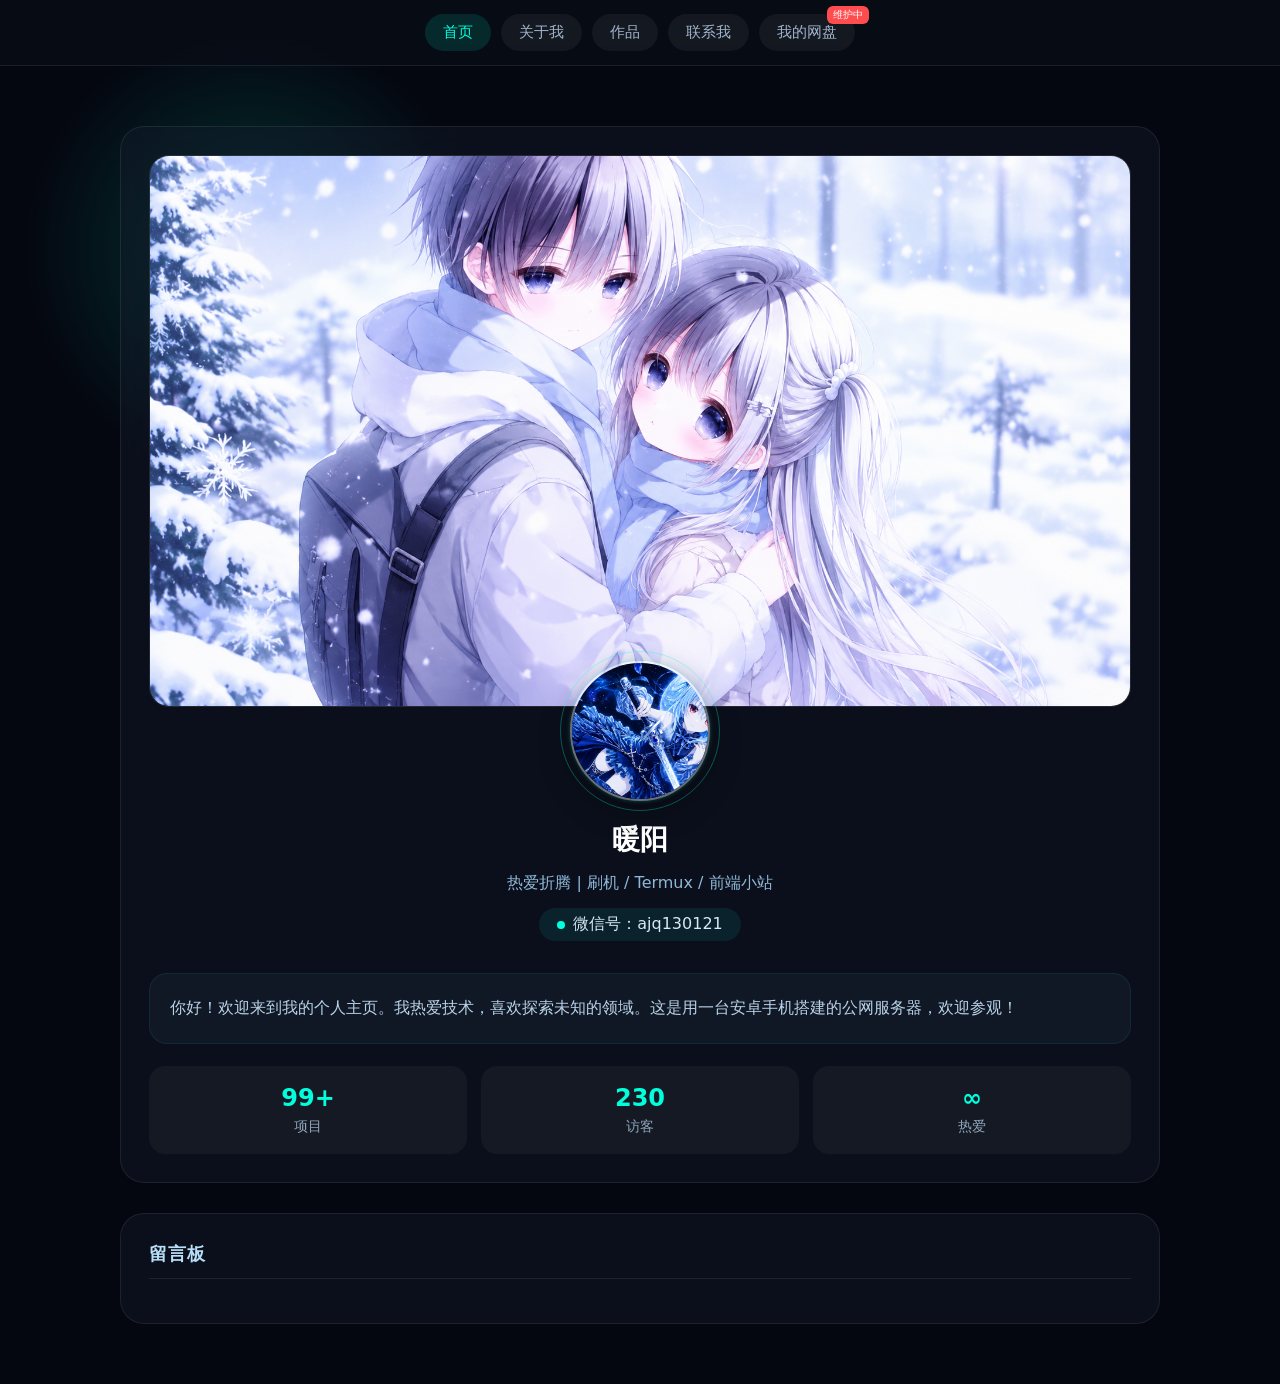
==== index.html @ 00161871 "Update index.html" ====
<!DOCTYPE html>
<html lang="zh-CN">
<head>
<meta charset="UTF-8">
<meta name="viewport" content="width=device-width,initial-scale=1.0">
<title>暖阳 - 个人空间</title>
<style>
*{margin:0;padding:0;box-sizing:border-box}
body{min-height:100vh;overflow-x:hidden;font-family:system-ui,"PingFang SC",sans-serif;background:#050710;color:#d8e8f5;position:relative}
#starCanvas{position:fixed;inset:0;z-index:0;pointer-events:none}
.cursor-glow{position:fixed;width:500px;height:500px;border-radius:50%;background:radial-gradient(circle,rgba(0,255,220,0.18),transparent 65%);filter:blur(10px);pointer-events:none}
nav{position:sticky;top:0;z-index:99;background:rgba(10,14,24,0.65);backdrop-filter:blur(24px);border-bottom:1px solid rgba(255,255,255,0.08)}
.nav-wrap{max-width:1080px;margin:0 auto;padding:14px 16px;display:flex;gap:10px;flex-wrap:wrap;justify-content:center}
nav a{position:relative;padding:9px 18px;border-radius:100px;text-decoration:none;color:#a0b4cc;font-size:15px;background:rgba(255,255,255,0.05);transition:.25s}
nav a.active,nav a:hover{color:#00ffdc;background:rgba(0,255,220,0.12)}
.badge{position:absolute;top:-8px;right:-14px;background:#ff4d4f;color:#fff;font-size:10px;padding:2px 6px;border-radius:6px;white-space:nowrap}
.main{position:relative;z-index:1;width:100%;max-width:1080px;margin:0 auto;padding:60px 20px;display:grid;gap:30px}
.main-card{background:rgba(20,28,42,0.46);border-radius:24px;padding:28px;backdrop-filter:blur(20px);border:1px solid rgba(255,255,255,0.08);overflow:visible}
.banner{width:100%;aspect-ratio:16/9;border-radius:20px;overflow:hidden;border:1px solid rgba(255,255,255,0.1);margin-bottom:24px}
.banner img{width:100%;height:100%;object-fit:cover;object-position:center}
.avatar-box{width:140px;height:140px;margin:-70px auto 20px;position:relative;z-index:3;overflow:visible}
.avatar-box img{width:100%;height:100%;border-radius:50%;object-fit:cover;object-position:center;border:2px solid rgba(255,255,255,0.4);box-shadow:0 0 4px rgba(0,255,220,0.3),0 10px 30px rgba(0,0,0,0.4)}
.rotate-ring{position:absolute;inset:-10px;border-radius:50%;border:1px solid rgba(0,255,220,0.3);animation:rotate 10s linear infinite}
@keyframes rotate{0%{transform:rotate(0deg)}100%{transform:rotate(360deg)}}
.info-text{text-align:center;margin-bottom:10px}
.info-text h1{font-size:28px;font-weight:700;color:#fff}
.sub-title{color:#8fb8d8;margin:14px 0;max-width:700px;margin-left:auto;margin-right:auto}
.online-tag{display:inline-flex;align-items:center;gap:8px;padding:6px 18px;background:rgba(0,255,220,0.08);border-radius:999px;margin-bottom:22px}
.dot{width:8px;height:8px;border-radius:50%;background:#00ffdc;animation:blink 1.7s infinite}
@keyframes blink{0%,100%{opacity:1}50%{opacity:0.4}}
.intro-text{padding:20px;border-radius:18px;border:1px solid rgba(0,255,220,0.08);background:rgba(28,38,54,0.4);line-height:1.8;color:#b8d2e8;margin-bottom:22px}
.stats{display:grid;grid-template-columns:repeat(3,1fr);gap:14px}
.stat-item{padding:18px;border-radius:16px;background:rgba(255,255,255,0.04);text-align:center;transition:0.25s}
.stat-item:hover{border-color:rgba(0,255,220,0.3);transform:translateY(-4px)}
.stat-item b{display:block;font-size:24px;color:#00ffdc;margin-bottom:4px}
.stat-item span{color:#90a6bc;font-size:14px}
.guestbook-title{font-size:18px;font-weight:700;color:#b8dff8;letter-spacing:1px;margin-bottom:16px;padding-bottom:12px;border-bottom:1px solid rgba(255,255,255,0.08)}
</style>
</head>
<body>
<canvas id="starCanvas"></canvas>
<div class="cursor-glow"></div>
<nav>
<div class="nav-wrap">
<a href="index.html" class="active">首页</a>
<a href="about.html">关于我</a>
<a href="works.html">作品</a>
<a href="contact.html">联系我</a>
<a href="javascript:void(0);" onclick="alert('网盘服务正在升级维护中，请稍后再来😭莫欺少年穷😡😡😭😭~');">我的网盘<span class="badge">维护中</span></a>
</div>
</nav>
<div class="main">
<div class="main-card">
<div class="banner">
<img src="hero.jpg" alt="横幅背景">
</div>
<div class="avatar-box">
<div class="rotate-ring"></div>
<img src="avatar.jpg" alt="头像">
</div>
<div class="info-text">
<h1>暖阳</h1>
<p class="sub-title">热爱折腾 | 刷机 / Termux / 前端小站</p>
<div class="online-tag"><span class="dot"></span>微信号：ajq130121</div>
</div>
<div class="intro-text">
你好！欢迎来到我的个人主页。我热爱技术，喜欢探索未知的领域。这是用一台安卓手机搭建的公网服务器，欢迎参观！
</div>
<div class="stats">
<div class="stat-item"><b>99+</b><span>项目</span></div>
<div class="stat-item"><b>230</b><span>访客</span></div>
<div class="stat-item"><b>∞</b><span>热爱</span></div>
</div>
</div>
<div class="main-card">
<div class="guestbook-title">留言板</div>
<div class="giscus"></div>
</div>
</div>
<script>
const canvas=document.getElementById('starCanvas');
const ctx=canvas.getContext('2d');
let w,h,stars=[];
function resize(){w=canvas.width=innerWidth;h=canvas.height=innerHeight}
function createStar(){return{x:Math.random()*w,y:Math.random()*h,r:Math.random()*1.2+0.2,speed:Math.random()*0.4+0.05}}
function init(){resize();stars=Array.from({length:220},createStar)}
function draw(){ctx.clearRect(0,0,w,h);ctx
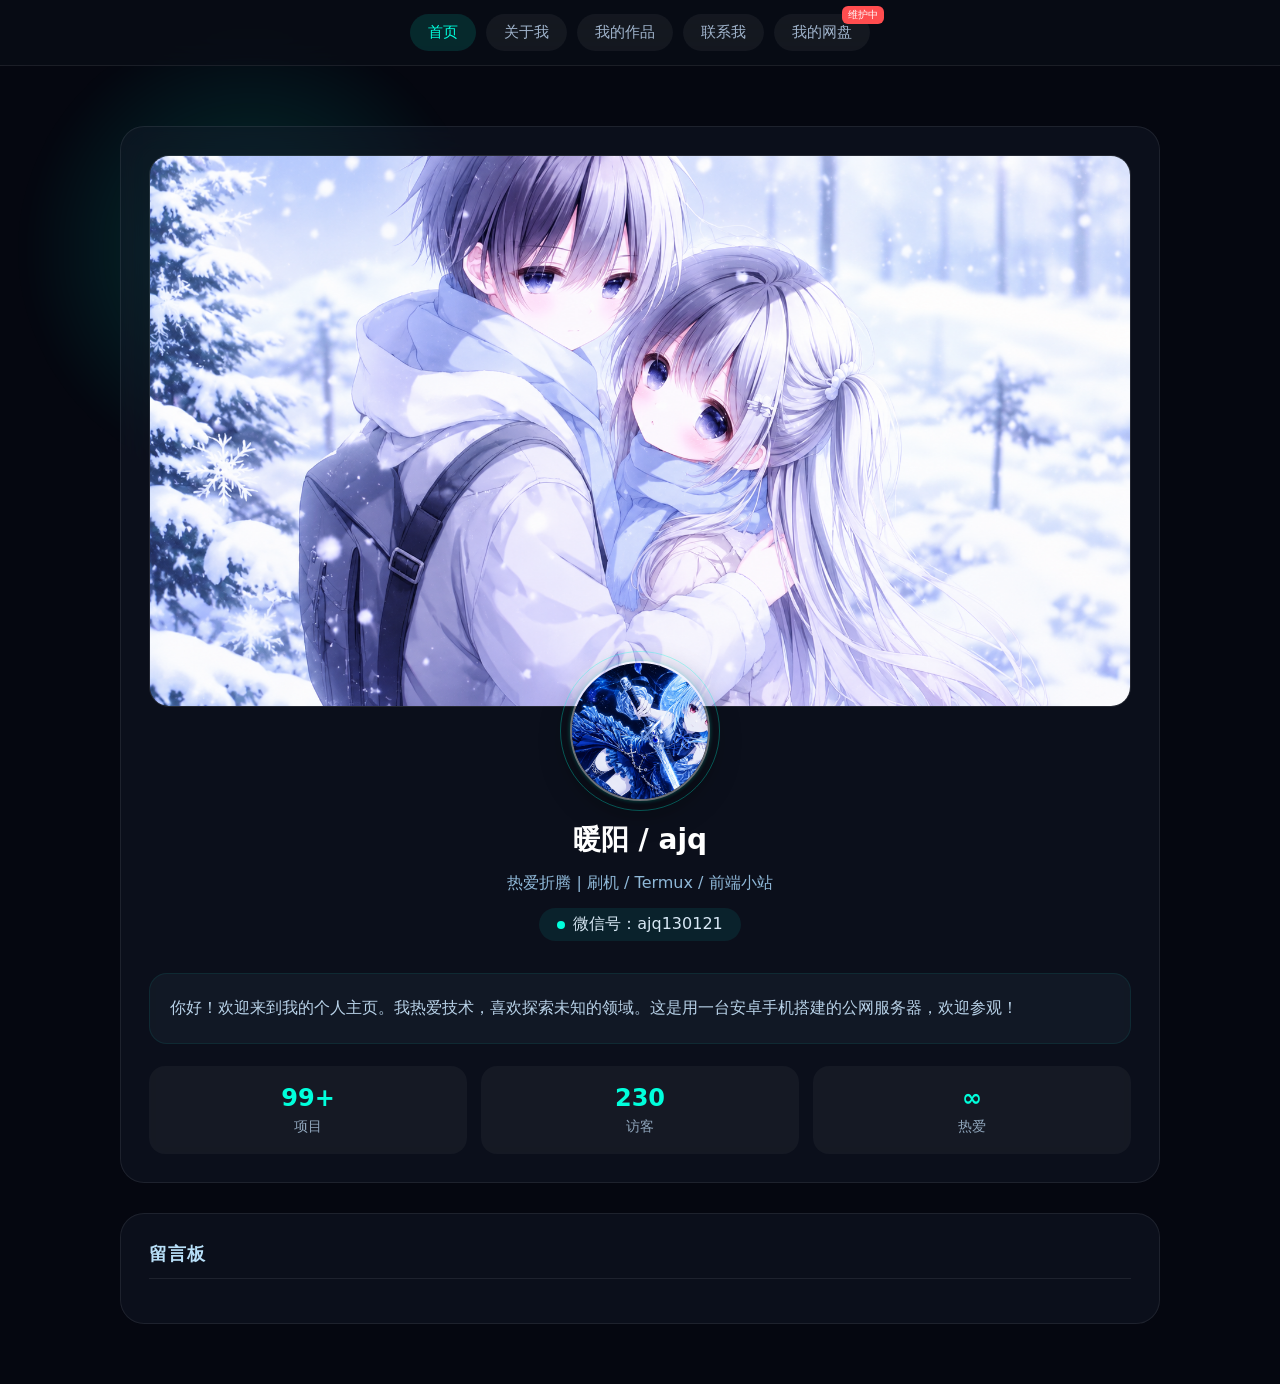
==== commit 0328ecab: "Update index.html" ====
--- a/index.html
+++ b/index.html
@@ -40,16 +40,19 @@
 <body>
 <canvas id="starCanvas"></canvas>
 <div class="cursor-glow"></div>
+
 <nav>
 <div class="nav-wrap">
 <a href="index.html" class="active">首页</a>
 <a href="about.html">关于我</a>
-<a href="works.html">作品</a>
+<a href="works.html">我的作品</a>
 <a href="contact.html">联系我</a>
 <a href="javascript:void(0);" onclick="alert('网盘服务正在升级维护中，请稍后再来😭莫欺少年穷😡😡😭😭~');">我的网盘<span class="badge">维护中</span></a>
 </div>
 </nav>
+
 <div class="main">
+<!-- 个人信息卡片 -->
 <div class="main-card">
 <div class="banner">
 <img src="hero.jpg" alt="横幅背景">
@@ -59,7 +62,7 @@
 <img src="avatar.jpg" alt="头像">
 </div>
 <div class="info-text">
-<h1>暖阳</h1>
+<h1>暖阳 / ajq</h1>
 <p class="sub-title">热爱折腾 | 刷机 / Termux / 前端小站</p>
 <div class="online-tag"><span class="dot"></span>微信号：ajq130121</div>
 </div>
@@ -72,16 +75,19 @@
 <div class="stat-item"><b>∞</b><span>热爱</span></div>
 </div>
 </div>
+
+<!-- 留言板卡片 -->
 <div class="main-card">
 <div class="guestbook-title">留言板</div>
-<div class="giscus"></div>
-</div>
-</div>
-<script>
-const canvas=document.getElementById('starCanvas');
-const ctx=canvas.getContext('2d');
-let w,h,stars=[];
-function resize(){w=canvas.width=innerWidth;h=canvas.height=innerHeight}
-function createStar(){return{x:Math.random()*w,y:Math.random()*h,r:Math.random()*1.2+0.2,speed:Math.random()*0.4+0.05}}
-function init(){resize();stars=Array.from({length:220},createStar)}
-function draw(){ctx.clearRect(0,0,w,h);ctx
+<div class="giscus">
+    <!-- Giscus 评论代码 -->
+    <script src="https://giscus.app/client.js"
+            data-repo="jiaan7435-hash/mywed"
+            data-repo-id="R_kgDOV1zwWA"
+            data-category="Announcements"
+            data-category-id="DIC_kwDOV1zwWM4DMFgB"
+            data-mapping="pathname"
+            data-strict="0"
+            data-reactions-enabled="1"
+            data-emit-metadata="0"
+      
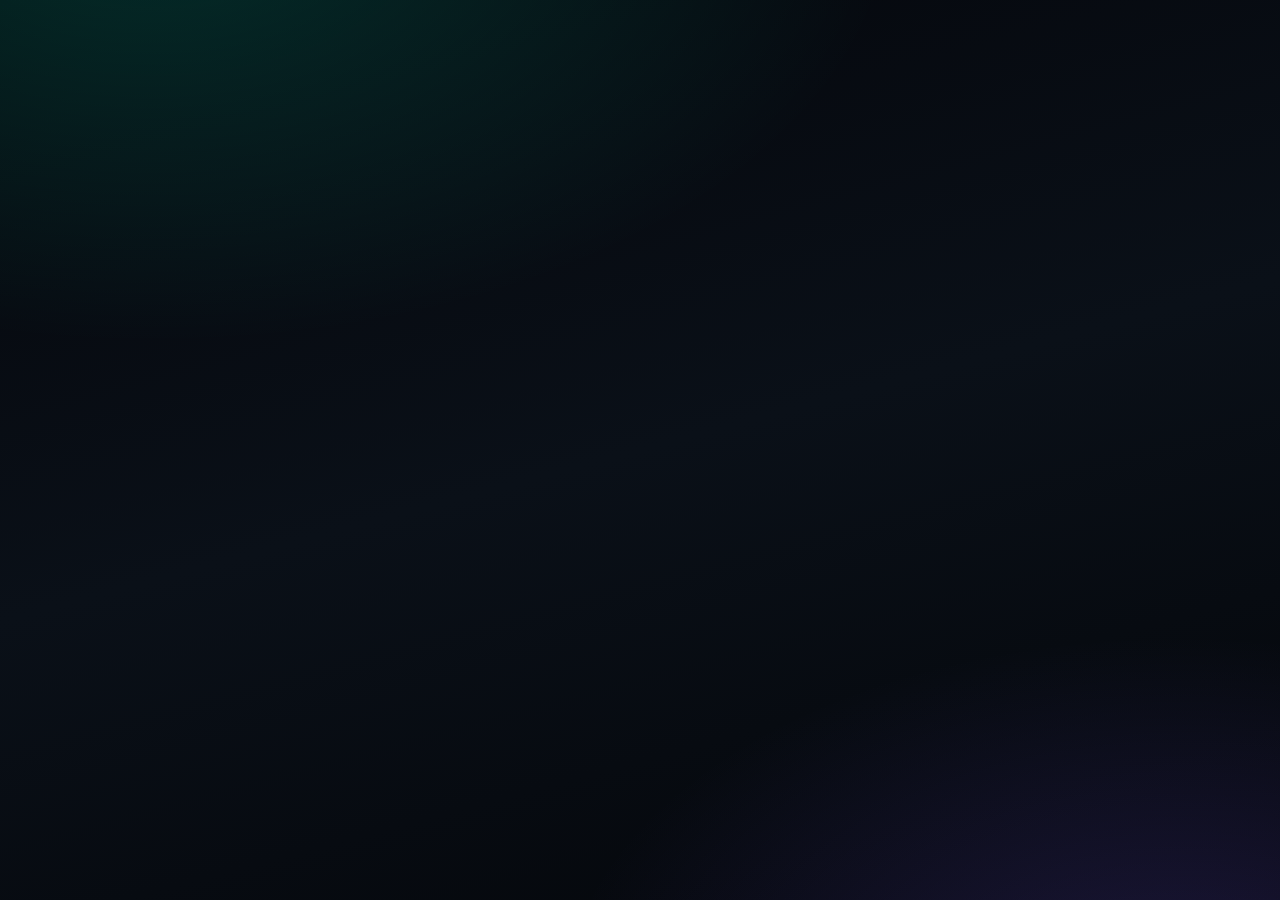
==== commit fad20a85: "Update index.html" ====
--- a/index.html
+++ b/index.html
@@ -2,92 +2,35 @@
 <html lang="zh-CN">
 <head>
 <meta charset="UTF-8">
-<meta name="viewport" content="width=device-width,initial-scale=1.0">
-<title>暖阳 - 个人空间</title>
+<meta name="viewport" content="width=device-width,initial-scale=1">
+<title>暖阳 · 个人空间</title>
 <style>
 *{margin:0;padding:0;box-sizing:border-box}
-body{min-height:100vh;overflow-x:hidden;font-family:system-ui,"PingFang SC",sans-serif;background:#050710;color:#d8e8f5;position:relative}
-#starCanvas{position:fixed;inset:0;z-index:0;pointer-events:none}
-.cursor-glow{position:fixed;width:500px;height:500px;border-radius:50%;background:radial-gradient(circle,rgba(0,255,220,0.18),transparent 65%);filter:blur(10px);pointer-events:none}
-nav{position:sticky;top:0;z-index:99;background:rgba(10,14,24,0.65);backdrop-filter:blur(24px);border-bottom:1px solid rgba(255,255,255,0.08)}
-.nav-wrap{max-width:1080px;margin:0 auto;padding:14px 16px;display:flex;gap:10px;flex-wrap:wrap;justify-content:center}
-nav a{position:relative;padding:9px 18px;border-radius:100px;text-decoration:none;color:#a0b4cc;font-size:15px;background:rgba(255,255,255,0.05);transition:.25s}
-nav a.active,nav a:hover{color:#00ffdc;background:rgba(0,255,220,0.12)}
-.badge{position:absolute;top:-8px;right:-14px;background:#ff4d4f;color:#fff;font-size:10px;padding:2px 6px;border-radius:6px;white-space:nowrap}
-.main{position:relative;z-index:1;width:100%;max-width:1080px;margin:0 auto;padding:60px 20px;display:grid;gap:30px}
-.main-card{background:rgba(20,28,42,0.46);border-radius:24px;padding:28px;backdrop-filter:blur(20px);border:1px solid rgba(255,255,255,0.08);overflow:visible}
-.banner{width:100%;aspect-ratio:16/9;border-radius:20px;overflow:hidden;border:1px solid rgba(255,255,255,0.1);margin-bottom:24px}
-.banner img{width:100%;height:100%;object-fit:cover;object-position:center}
-.avatar-box{width:140px;height:140px;margin:-70px auto 20px;position:relative;z-index:3;overflow:visible}
-.avatar-box img{width:100%;height:100%;border-radius:50%;object-fit:cover;object-position:center;border:2px solid rgba(255,255,255,0.4);box-shadow:0 0 4px rgba(0,255,220,0.3),0 10px 30px rgba(0,0,0,0.4)}
-.rotate-ring{position:absolute;inset:-10px;border-radius:50%;border:1px solid rgba(0,255,220,0.3);animation:rotate 10s linear infinite}
-@keyframes rotate{0%{transform:rotate(0deg)}100%{transform:rotate(360deg)}}
-.info-text{text-align:center;margin-bottom:10px}
-.info-text h1{font-size:28px;font-weight:700;color:#fff}
-.sub-title{color:#8fb8d8;margin:14px 0;max-width:700px;margin-left:auto;margin-right:auto}
-.online-tag{display:inline-flex;align-items:center;gap:8px;padding:6px 18px;background:rgba(0,255,220,0.08);border-radius:999px;margin-bottom:22px}
-.dot{width:8px;height:8px;border-radius:50%;background:#00ffdc;animation:blink 1.7s infinite}
-@keyframes blink{0%,100%{opacity:1}50%{opacity:0.4}}
-.intro-text{padding:20px;border-radius:18px;border:1px solid rgba(0,255,220,0.08);background:rgba(28,38,54,0.4);line-height:1.8;color:#b8d2e8;margin-bottom:22px}
-.stats{display:grid;grid-template-columns:repeat(3,1fr);gap:14px}
-.stat-item{padding:18px;border-radius:16px;background:rgba(255,255,255,0.04);text-align:center;transition:0.25s}
-.stat-item:hover{border-color:rgba(0,255,220,0.3);transform:translateY(-4px)}
-.stat-item b{display:block;font-size:24px;color:#00ffdc;margin-bottom:4px}
-.stat-item span{color:#90a6bc;font-size:14px}
-.guestbook-title{font-size:18px;font-weight:700;color:#b8dff8;letter-spacing:1px;margin-bottom:16px;padding-bottom:12px;border-bottom:1px solid rgba(255,255,255,0.08)}
-</style>
-</head>
-<body>
-<canvas id="starCanvas"></canvas>
-<div class="cursor-glow"></div>
+body{min-height:100vh;display:flex;flex-direction:column;align-items:center;overflow-x:hidden;position:relative;color:#dbe4ee;font-family:"Segoe UI","PingFang SC","Microsoft YaHei",system-ui,sans-serif;background:radial-gradient(1200px 700px at 12% -10%,rgba(0,255,204,.16),transparent 62%),radial-gradient(1000px 600px at 92% 112%,rgba(124,92,255,.2),transparent 62%),linear-gradient(165deg,#04060b,#0a1018 50%,#04060a)}
+#bg{position:fixed;inset:0;width:100%;height:100%;z-index:0;pointer-events:none}
+.glow{position:fixed;width:440px;height:440px;margin:-220px 0 0 -220px;border-radius:50%;background:radial-gradient(circle,rgba(0,255,204,.14),rgba(124,92,255,.09) 45%,transparent 72%);filter:blur(8px);pointer-events:none;z-index:1}
+nav{width:100%;position:sticky;top:0;z-index:100;background:linear-gradient(180deg,rgba(255,255,255,.1),rgba(255,255,255,.02));backdrop-filter:blur(26px) saturate(180%);-webkit-backdrop-filter:blur(26px) saturate(180%);border-bottom:1px solid rgba(255,255,255,.12);box-shadow:0 1px 0 rgba(255,255,255,.22) inset,0 12px 40px rgba(0,0,0,.35)}
+.nav-inner{max-width:1000px;margin:0 auto;padding:12px 16px;display:flex;justify-content:center;gap:8px;flex-wrap:wrap}
+nav a{color:#93a0ae;text-decoration:none;font-size:15px;font-weight:600;padding:8px 17px;border-radius:14px;border:1px solid rgba(255,255,255,.08);background:linear-gradient(180deg,rgba(255,255,255,.07),rgba(255,255,255,.01));box-shadow:0 1px 0 rgba(255,255,255,.16) inset;transition:.28s}
+nav a:hover,nav a.active{color:#eafffb;background:linear-gradient(180deg,rgba(0,255,204,.2),rgba(0,255,204,.06));border-color:rgba(0,255,204,.45);box-shadow:0 1px 0 rgba(255,255,255,.4) inset,0 0 24px rgba(0,255,204,.28)}
 
-<nav>
-<div class="nav-wrap">
-<a href="index.html" class="active">首页</a>
-<a href="about.html">关于我</a>
-<a href="works.html">我的作品</a>
-<a href="contact.html">联系我</a>
-<a href="javascript:void(0);" onclick="alert('网盘服务正在升级维护中，请稍后再来😭莫欺少年穷😡😡😭😭~');">我的网盘<span class="badge">维护中</span></a>
-</div>
-</nav>
+/* 核心卡片样式 */
+.card{--mx:50%;--my:0%;position:relative;z-index:2;max-width:660px;width:calc(100% - 36px);margin:54px auto 24px;padding:46px 36px 40px;text-align:center;border-radius:32px;overflow:hidden;background:linear-gradient(160deg,rgba(255,255,255,.16),rgba(255,255,255,.05) 34%,rgba(255,255,255,.015) 62%,rgba(255,255,255,.08)),rgba(12,18,28,.34);backdrop-filter:blur(28px) saturate(190%) brightness(1.06);-webkit-backdrop-filter:blur(28px) saturate(190%) brightness(1.06);border:1px solid rgba(255,255,255,.2);box-shadow:0 1px 0 rgba(255,255,255,.42) inset,0 -1px 0 rgba(255,255,255,.1) inset,0 28px 70px rgba(0,0,0,.55),0 0 80px rgba(0,255,204,.09);transition:transform .12s ease-out}
+.card::before{content:"";position:absolute;top:0;left:8%;right:8%;height:1.5px;background:linear-gradient(90deg,transparent,rgba(255,255,255,.85) 30%,rgba(0,255,204,.7) 60%,transparent);filter:blur(.4px)}
+.card::after{content:"";position:absolute;inset:0;border-radius:inherit;background:radial-gradient(300px circle at var(--mx) var(--my),rgba(255,255,255,.3),rgba(255,255,255,.1) 34%,transparent 64%);opacity:0;transition:opacity .35s;pointer-events:none;mix-blend-mode:screen}
+.card:hover::after{opacity:1}
 
-<div class="main">
-<!-- 个人信息卡片 -->
-<div class="main-card">
-<div class="banner">
-<img src="hero.jpg" alt="横幅背景">
-</div>
-<div class="avatar-box">
-<div class="rotate-ring"></div>
-<img src="avatar.jpg" alt="头像">
-</div>
-<div class="info-text">
-<h1>暖阳 / ajq</h1>
-<p class="sub-title">热爱折腾 | 刷机 / Termux / 前端小站</p>
-<div class="online-tag"><span class="dot"></span>微信号：ajq130121</div>
-</div>
-<div class="intro-text">
-你好！欢迎来到我的个人主页。我热爱技术，喜欢探索未知的领域。这是用一台安卓手机搭建的公网服务器，欢迎参观！
-</div>
-<div class="stats">
-<div class="stat-item"><b>99+</b><span>项目</span></div>
-<div class="stat-item"><b>230</b><span>访客</span></div>
-<div class="stat-item"><b>∞</b><span>热爱</span></div>
-</div>
-</div>
+.avatar-wrap{position:relative;width:136px;height:136px;margin:0 auto 22px}
+.avatar{width:100%;height:100%;border-radius:50%;object-fit:cover;border:1.5px solid rgba(255,255,255,.55);box-shadow:0 0 0 3px rgba(0,255,204,.18),0 8px 30px rgba(0,255,204,.35),0 0 70px rgba(124,92,255,.22);transition:.45s;position:relative;z-index:2}
+.avatar:hover{transform:scale(1.06)}
+.ring{position:absolute;inset:-9px;border-radius:50%;border:1px solid rgba(255,255,255,.35);animation:spin 14s linear infinite}
+.ring::after{content:"";position:absolute;top:-3px;left:50%;width:7px;height:7px;border-radius:50%;background:#fff;box-shadow:0 0 14px #fff,0 0 22px #0fc}
+@keyframes spin{to{transform:rotate(360deg)}}
 
-<!-- 留言板卡片 -->
-<div class="main-card">
-<div class="guestbook-title">留言板</div>
-<div class="giscus">
-    <!-- Giscus 评论代码 -->
-    <script src="https://giscus.app/client.js"
-            data-repo="jiaan7435-hash/mywed"
-            data-repo-id="R_kgDOV1zwWA"
-            data-category="Announcements"
-            data-category-id="DIC_kwDOV1zwWM4DMFgB"
-            data-mapping="pathname"
-            data-strict="0"
-            data-reactions-enabled="1"
-            data-emit-metadata="0"
-      
+h1{font-size:34px;letter-spacing:4px;margin-bottom:12px;font-weight:800}
+.grad{background:linear-gradient(100deg,#fff,#b8fff2 30%,#00ffcc 55%,#7c5cff);-webkit-background-clip:text;background-clip:text;color:transparent;filter:drop-shadow(0 0 18px rgba(0,255,204,.4))}
+.sub{font-size:14px;color:#a9f7e8;font-family:Consolas,monospace;margin-bottom:18px}
+.wx{display:inline-flex;align-items:center;gap:8px;font-size:13px;color:#c9fff5;padding:8px 17px;border-radius:999px;margin-bottom:22px;font-family:Consolas,monospace;background:linear-gradient(180deg,rgba(255,255,255,.14),rgba(255,255,255,.03));border:1px solid rgba(255,255,255,.22);box-shadow:0 1px 0 rgba(255,255,255,.4) inset;backdrop-filter:blur(14px);-webkit-backdrop-filter:blur(14px)}
+.dot{width:7px;height:7px;border-radius:50%;background:#0fc;box-shadow:0 0 10px #0fc;animation:blip 1.6s infinite}
+@keyframes blip{0%,100%{opacity:1}50%{opacity:.5}}
+.bio{font-size:15px;line-height:1.9;color:#b6c3d0;text-align:left;padding:20px 22px;border-radius:18px;border:1px solid rgba(255,255,255,.12);border-left:3px solid rgba(0,255,204,.75);background:linear-gradient(180deg,rgba(255,255,255,.08),rgba(255,255,255,.02));ba
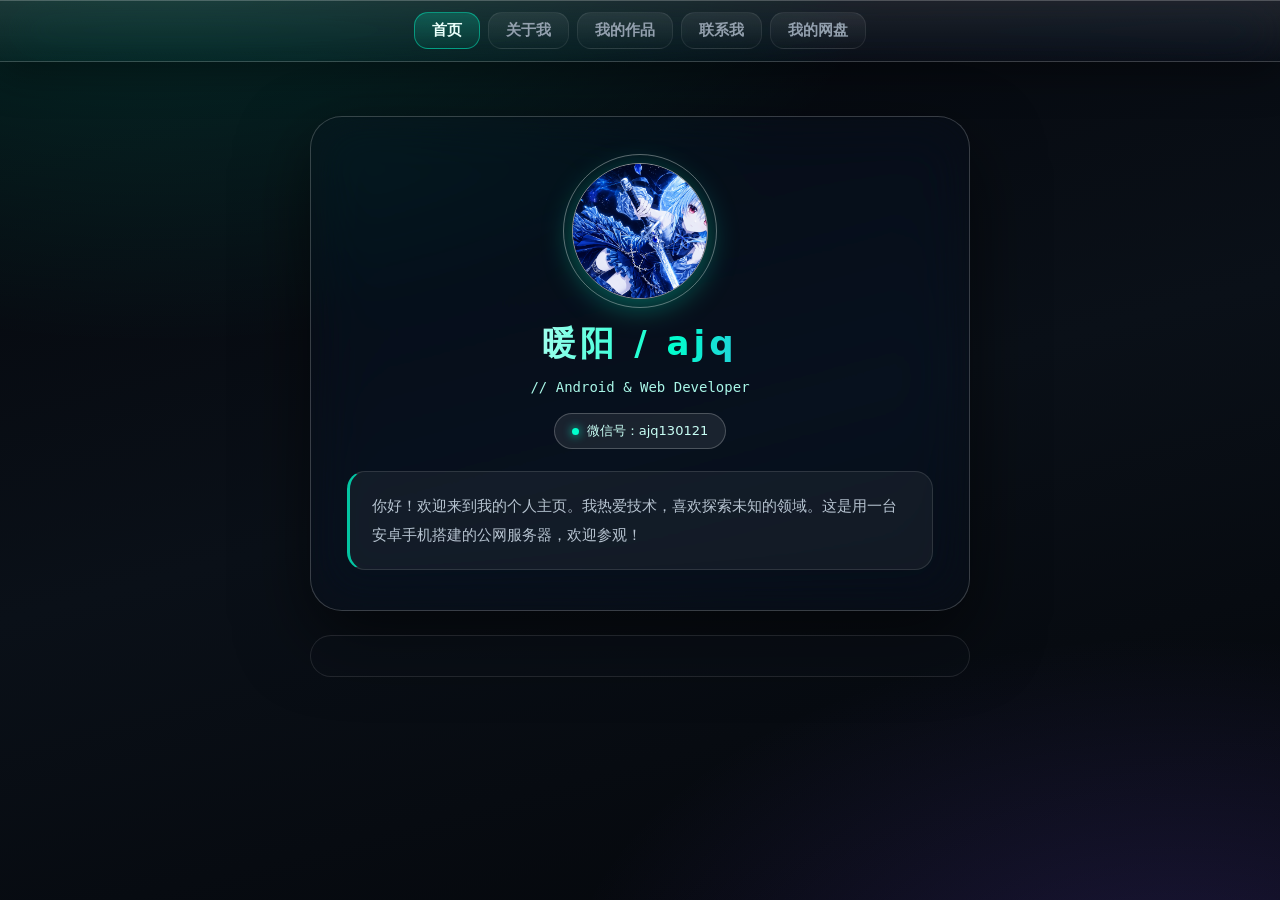
==== commit 50e59de5: "Update index.html" ====
--- a/index.html
+++ b/index.html
@@ -1,36 +1,53 @@
 <!DOCTYPE html>
 <html lang="zh-CN">
 <head>
-<meta charset="UTF-8">
-<meta name="viewport" content="width=device-width,initial-scale=1">
-<title>暖阳 · 个人空间</title>
-<style>
-*{margin:0;padding:0;box-sizing:border-box}
-body{min-height:100vh;display:flex;flex-direction:column;align-items:center;overflow-x:hidden;position:relative;color:#dbe4ee;font-family:"Segoe UI","PingFang SC","Microsoft YaHei",system-ui,sans-serif;background:radial-gradient(1200px 700px at 12% -10%,rgba(0,255,204,.16),transparent 62%),radial-gradient(1000px 600px at 92% 112%,rgba(124,92,255,.2),transparent 62%),linear-gradient(165deg,#04060b,#0a1018 50%,#04060a)}
-#bg{position:fixed;inset:0;width:100%;height:100%;z-index:0;pointer-events:none}
-.glow{position:fixed;width:440px;height:440px;margin:-220px 0 0 -220px;border-radius:50%;background:radial-gradient(circle,rgba(0,255,204,.14),rgba(124,92,255,.09) 45%,transparent 72%);filter:blur(8px);pointer-events:none;z-index:1}
-nav{width:100%;position:sticky;top:0;z-index:100;background:linear-gradient(180deg,rgba(255,255,255,.1),rgba(255,255,255,.02));backdrop-filter:blur(26px) saturate(180%);-webkit-backdrop-filter:blur(26px) saturate(180%);border-bottom:1px solid rgba(255,255,255,.12);box-shadow:0 1px 0 rgba(255,255,255,.22) inset,0 12px 40px rgba(0,0,0,.35)}
-.nav-inner{max-width:1000px;margin:0 auto;padding:12px 16px;display:flex;justify-content:center;gap:8px;flex-wrap:wrap}
-nav a{color:#93a0ae;text-decoration:none;font-size:15px;font-weight:600;padding:8px 17px;border-radius:14px;border:1px solid rgba(255,255,255,.08);background:linear-gradient(180deg,rgba(255,255,255,.07),rgba(255,255,255,.01));box-shadow:0 1px 0 rgba(255,255,255,.16) inset;transition:.28s}
-nav a:hover,nav a.active{color:#eafffb;background:linear-gradient(180deg,rgba(0,255,204,.2),rgba(0,255,204,.06));border-color:rgba(0,255,204,.45);box-shadow:0 1px 0 rgba(255,255,255,.4) inset,0 0 24px rgba(0,255,204,.28)}
-
-/* 核心卡片样式 */
-.card{--mx:50%;--my:0%;position:relative;z-index:2;max-width:660px;width:calc(100% - 36px);margin:54px auto 24px;padding:46px 36px 40px;text-align:center;border-radius:32px;overflow:hidden;background:linear-gradient(160deg,rgba(255,255,255,.16),rgba(255,255,255,.05) 34%,rgba(255,255,255,.015) 62%,rgba(255,255,255,.08)),rgba(12,18,28,.34);backdrop-filter:blur(28px) saturate(190%) brightness(1.06);-webkit-backdrop-filter:blur(28px) saturate(190%) brightness(1.06);border:1px solid rgba(255,255,255,.2);box-shadow:0 1px 0 rgba(255,255,255,.42) inset,0 -1px 0 rgba(255,255,255,.1) inset,0 28px 70px rgba(0,0,0,.55),0 0 80px rgba(0,255,204,.09);transition:transform .12s ease-out}
-.card::before{content:"";position:absolute;top:0;left:8%;right:8%;height:1.5px;background:linear-gradient(90deg,transparent,rgba(255,255,255,.85) 30%,rgba(0,255,204,.7) 60%,transparent);filter:blur(.4px)}
-.card::after{content:"";position:absolute;inset:0;border-radius:inherit;background:radial-gradient(300px circle at var(--mx) var(--my),rgba(255,255,255,.3),rgba(255,255,255,.1) 34%,transparent 64%);opacity:0;transition:opacity .35s;pointer-events:none;mix-blend-mode:screen}
-.card:hover::after{opacity:1}
-
-.avatar-wrap{position:relative;width:136px;height:136px;margin:0 auto 22px}
-.avatar{width:100%;height:100%;border-radius:50%;object-fit:cover;border:1.5px solid rgba(255,255,255,.55);box-shadow:0 0 0 3px rgba(0,255,204,.18),0 8px 30px rgba(0,255,204,.35),0 0 70px rgba(124,92,255,.22);transition:.45s;position:relative;z-index:2}
-.avatar:hover{transform:scale(1.06)}
-.ring{position:absolute;inset:-9px;border-radius:50%;border:1px solid rgba(255,255,255,.35);animation:spin 14s linear infinite}
-.ring::after{content:"";position:absolute;top:-3px;left:50%;width:7px;height:7px;border-radius:50%;background:#fff;box-shadow:0 0 14px #fff,0 0 22px #0fc}
-@keyframes spin{to{transform:rotate(360deg)}}
-
-h1{font-size:34px;letter-spacing:4px;margin-bottom:12px;font-weight:800}
-.grad{background:linear-gradient(100deg,#fff,#b8fff2 30%,#00ffcc 55%,#7c5cff);-webkit-background-clip:text;background-clip:text;color:transparent;filter:drop-shadow(0 0 18px rgba(0,255,204,.4))}
-.sub{font-size:14px;color:#a9f7e8;font-family:Consolas,monospace;margin-bottom:18px}
-.wx{display:inline-flex;align-items:center;gap:8px;font-size:13px;color:#c9fff5;padding:8px 17px;border-radius:999px;margin-bottom:22px;font-family:Consolas,monospace;background:linear-gradient(180deg,rgba(255,255,255,.14),rgba(255,255,255,.03));border:1px solid rgba(255,255,255,.22);box-shadow:0 1px 0 rgba(255,255,255,.4) inset;backdrop-filter:blur(14px);-webkit-backdrop-filter:blur(14px)}
-.dot{width:7px;height:7px;border-radius:50%;background:#0fc;box-shadow:0 0 10px #0fc;animation:blip 1.6s infinite}
-@keyframes blip{0%,100%{opacity:1}50%{opacity:.5}}
-.bio{font-size:15px;line-height:1.9;color:#b6c3d0;text-align:left;padding:20px 22px;border-radius:18px;border:1px solid rgba(255,255,255,.12);border-left:3px solid rgba(0,255,204,.75);background:linear-gradient(180deg,rgba(255,255,255,.08),rgba(255,255,255,.02));ba
+    <meta charset="UTF-8">
+    <meta name="viewport" content="width=device-width, initial-scale=1.0">
+    <title>暖阳 · 个人空间</title>
+    <style>
+        * { margin: 0; padding: 0; box-sizing: border-box; }
+        body { min-height: 100vh; display: flex; flex-direction: column; align-items: center; overflow-x: hidden; position: relative; color: #dbe4ee; font-family: "Segoe UI", "PingFang SC", "Microsoft YaHei", system-ui, sans-serif; background: radial-gradient(1200px 700px at 12% -10%, rgba(0, 255, 204, .16), transparent 62%), radial-gradient(1000px 600px at 92% 112%, rgba(124, 92, 255, .2), transparent 62%), linear-gradient(165deg, #04060b, #0a1018 50%, #04060a); }
+        #bg { position: fixed; inset: 0; width: 100%; height: 100%; z-index: 0; pointer-events: none; }
+        .glow { position: fixed; width: 440px; height: 440px; margin: -220px 0 0 -220px; border-radius: 50%; background: radial-gradient(circle, rgba(0, 255, 204, .14), rgba(124, 92, 255, .09) 45%, transparent 72%); filter: blur(8px); pointer-events: none; z-index: 1; }
+        nav { width: 100%; position: sticky; top: 0; z-index: 100; background: linear-gradient(180deg, rgba(255, 255, 255, .1), rgba(255, 255, 255, .02)); backdrop-filter: blur(26px) saturate(180%); -webkit-backdrop-filter: blur(26px) saturate(180%); border-bottom: 1px solid rgba(255, 255, 255, .12); box-shadow: 0 1px 0 rgba(255, 255, 255, .22) inset, 0 12px 40px rgba(0, 0, 0, .35); }
+        .nav-inner { max-width: 1000px; margin: 0 auto; padding: 12px 16px; display: flex; justify-content: center; gap: 8px; flex-wrap: wrap; }
+        nav a { color: #93a0ae; text-decoration: none; font-size: 15px; font-weight: 600; padding: 8px 17px; border-radius: 14px; border: 1px solid rgba(255, 255, 255, .08); background: linear-gradient(180deg, rgba(255, 255, 255, .07), rgba(255, 255, 255, .01)); transition: .28s; }
+        nav a:hover, nav a.active { color: #eafffb; background: linear-gradient(180deg, rgba(0, 255, 204, .2), rgba(0, 255, 204, .06)); border-color: rgba(0, 255, 204, .45); }
+        .card { position: relative; z-index: 2; max-width: 660px; width: calc(100% - 36px); margin: 54px auto 24px; padding: 46px 36px 40px; text-align: center; border-radius: 32px; background: rgba(12, 18, 28, .34); backdrop-filter: blur(28px) saturate(190%); border: 1px solid rgba(255, 255, 255, .2); box-shadow: 0 28px 70px rgba(0, 0, 0, .55); }
+        .avatar-wrap { position: relative; width: 136px; height: 136px; margin: 0 auto 22px; }
+        .avatar { width: 100%; height: 100%; border-radius: 50%; object-fit: cover; border: 1.5px solid rgba(255, 255, 255, .55); box-shadow: 0 8px 30px rgba(0, 255, 204, .35); }
+        .ring { position: absolute; inset: -9px; border-radius: 50%; border: 1px solid rgba(255, 255, 255, .35); animation: spin 14s linear infinite; }
+        @keyframes spin { to { transform: rotate(360deg); } }
+        h1 { font-size: 34px; letter-spacing: 4px; margin-bottom: 12px; font-weight: 800; background: linear-gradient(100deg, #fff, #b8fff2 30%, #00ffcc 55%, #7c5cff); -webkit-background-clip: text; color: transparent; }
+        .sub { font-size: 14px; color: #a9f7e8; font-family: Consolas, monospace; margin-bottom: 18px; }
+        .wx { display: inline-flex; align-items: center; gap: 8px; font-size: 13px; color: #c9fff5; padding: 8px 17px; border-radius: 999px; margin-bottom: 22px; background: rgba(255, 255, 255, .08); border: 1px solid rgba(255, 255, 255, .22); }
+        .dot { width: 7px; height: 7px; border-radius: 50%; background: #0fc; box-shadow: 0 0 10px #0fc; }
+        .bio { font-size: 15px; line-height: 1.9; color: #b6c3d0; text-align: left; padding: 20px 22px; border-radius: 18px; border: 1px solid rgba(255, 255, 255, .12); border-left: 3px solid rgba(0, 255, 204, .75); background: rgba(255, 255, 255, .05); }
+        .giscus-wrap { max-width: 660px; width: calc(100% - 36px); margin: 0 auto 50px; z-index: 2; background: rgba(12, 18, 28, .34); border-radius: 24px; padding: 20px; border: 1px solid rgba(255, 255, 255, .1); }
+    </style>
+</head>
+<body>
+    <canvas id="bg"></canvas>
+    <nav>
+        <div class="nav-inner">
+            <a href="index.html" class="active">首页</a>
+            <a href="about.html">关于我</a>
+            <a href="works.html">我的作品</a>
+            <a href="contact.html">联系我</a>
+            <a href="javascript:void(0);" onclick="alert('网盘服务维护中')">我的网盘</a>
+        </div>
+    </nav>
+    <main class="card">
+        <div class="avatar-wrap">
+            <img src="avatar.jpg" alt="Avatar" class="avatar">
+            <div class="ring"></div>
+        </div>
+        <h1>暖阳 / ajq</h1>
+        <div class="sub">// Android & Web Developer</div>
+        <div class="wx"><span class="dot"></span>微信号：ajq130121</div>
+        <div class="bio">你好！欢迎来到我的个人主页。我热爱技术，喜欢探索未知的领域。这是用一台安卓手机搭建的公网服务器，欢迎参观！</div>
+    </main>
+    <div class="giscus-wrap">
+        <div class="giscus"></div>
+    </div>
+    <script src="https://giscus.app/client.
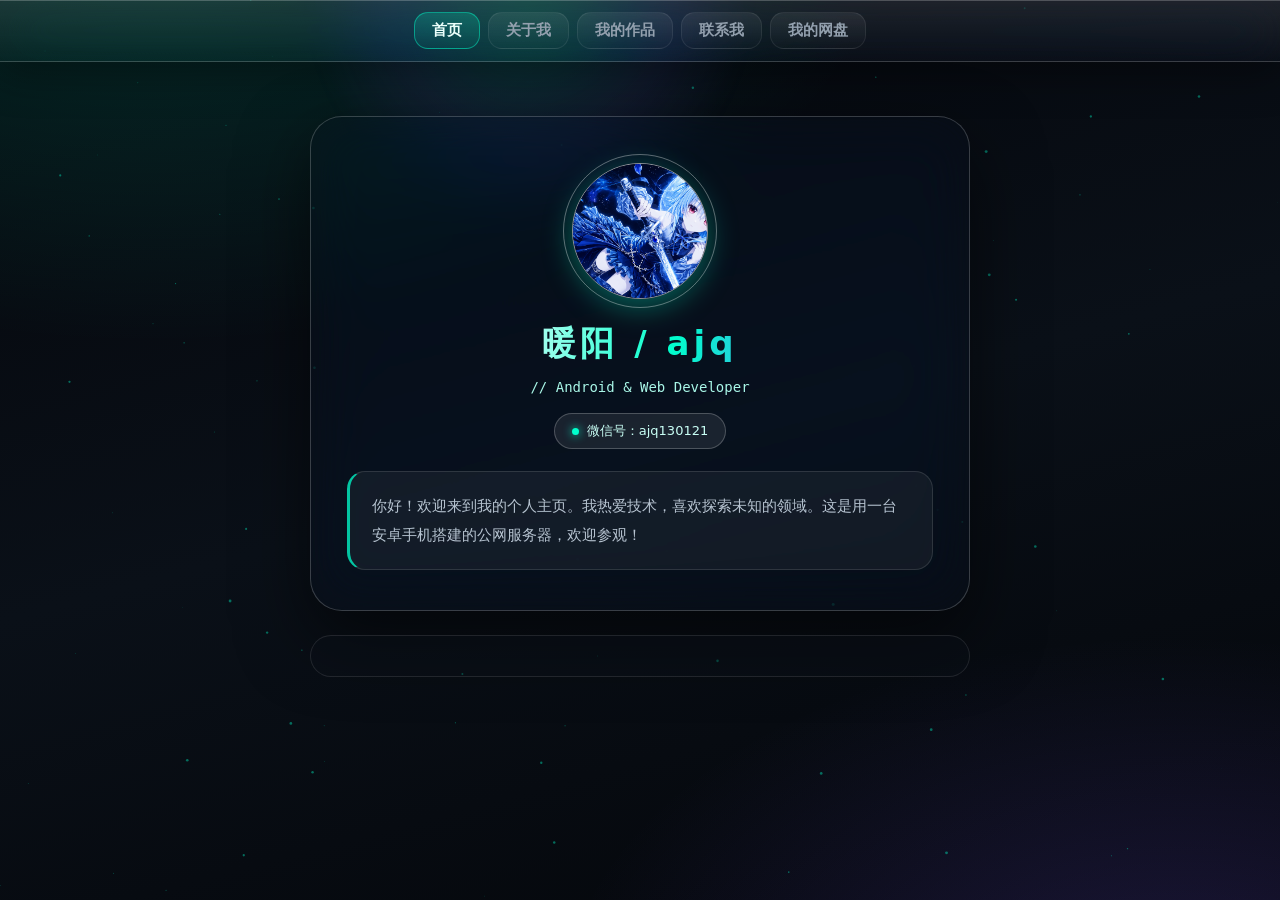
==== commit 16fe87b1: "Update index.html" ====
--- a/index.html
+++ b/index.html
@@ -28,6 +28,8 @@
 </head>
 <body>
     <canvas id="bg"></canvas>
+    <div class="glow" id="glow"></div>
+
     <nav>
         <div class="nav-inner">
             <a href="index.html" class="active">首页</a>
@@ -37,6 +39,7 @@
             <a href="javascript:void(0);" onclick="alert('网盘服务维护中')">我的网盘</a>
         </div>
     </nav>
+
     <main class="card">
         <div class="avatar-wrap">
             <img src="avatar.jpg" alt="Avatar" class="avatar">
@@ -47,7 +50,79 @@
         <div class="wx"><span class="dot"></span>微信号：ajq130121</div>
         <div class="bio">你好！欢迎来到我的个人主页。我热爱技术，喜欢探索未知的领域。这是用一台安卓手机搭建的公网服务器，欢迎参观！</div>
     </main>
+
+    <!-- Giscus 留言板容器 -->
     <div class="giscus-wrap">
         <div class="giscus"></div>
     </div>
-    <script src="https://giscus.app/client.
+
+    <!-- Giscus 完整脚本 -->
+    <script src="https://giscus.app/client.js"
+            data-repo="jiaan7435-hash/mywed"
+            data-repo-id="R_kgDOV1zwWA"
+            data-category="Announcements"
+            data-category-id="DIC_kwDOV1zwWM4DMFgB"
+            data-mapping="pathname"
+            data-strict="0"
+            data-reactions-enabled="1"
+            data-emit-metadata="0"
+            data-input-position="bottom"
+            data-theme="dark_dimmed"
+            data-lang="zh-CN"
+            crossorigin="anonymous"
+            async>
+    </script>
+
+    <!-- 星空背景与鼠标高光动态特效 -->
+    <script>
+        var bg = document.getElementById('bg');
+        var glow = document.getElementById('glow');
+        var card = document.querySelector('.card');
+        
+        document.addEventListener('mousemove', function(e) {
+            var x = e.clientX / window.innerWidth;
+            var y = e.clientY / window.innerHeight;
+            glow.style.left = (x * 100) + '%';
+            glow.style.top = (y * 100) + '%';
+            if(card) {
+                var rect = card.getBoundingClientRect();
+                var mx = e.clientX - rect.left;
+                var my = e.clientY - rect.top;
+                card.style.setProperty('--mx', mx + 'px');
+                card.style.setProperty('--my', my + 'px');
+            }
+        });
+
+        var c = document.getElementById('bg');
+        var ctx = c.getContext('2d');
+        var stars = [];
+        for (var i = 0; i < 100; i++) {
+            stars.push({
+                x: Math.random() * window.innerWidth,
+                y: Math.random() * window.innerHeight,
+                r: Math.random() * 1.5,
+                dx: Math.random() * 0.2 - 0.1,
+                dy: Math.random() * 0.2 - 0.1
+            });
+        }
+        function resize() { c.width = window.innerWidth; c.height = window.innerHeight; }
+        window.addEventListener('resize', resize); resize();
+        
+        function draw() {
+            ctx.clearRect(0, 0, c.width, c.height);
+            ctx.fillStyle = 'rgba(0, 255, 204, 0.4)';
+            stars.forEach(function(s) {
+                ctx.beginPath();
+                ctx.arc(s.x, s.y, s.r, 0, Math.PI * 2);
+                ctx.fill();
+                s.x += s.dx;
+                s.y += s.dy;
+                if (s.x < 0 || s.x > c.width) s.dx *= -1;
+                if (s.y < 0 || s.y > c.height) s.dy *= -1;
+            });
+            requestAnimationFrame(draw);
+        }
+        draw();
+    </script>
+</body>
+</html>
